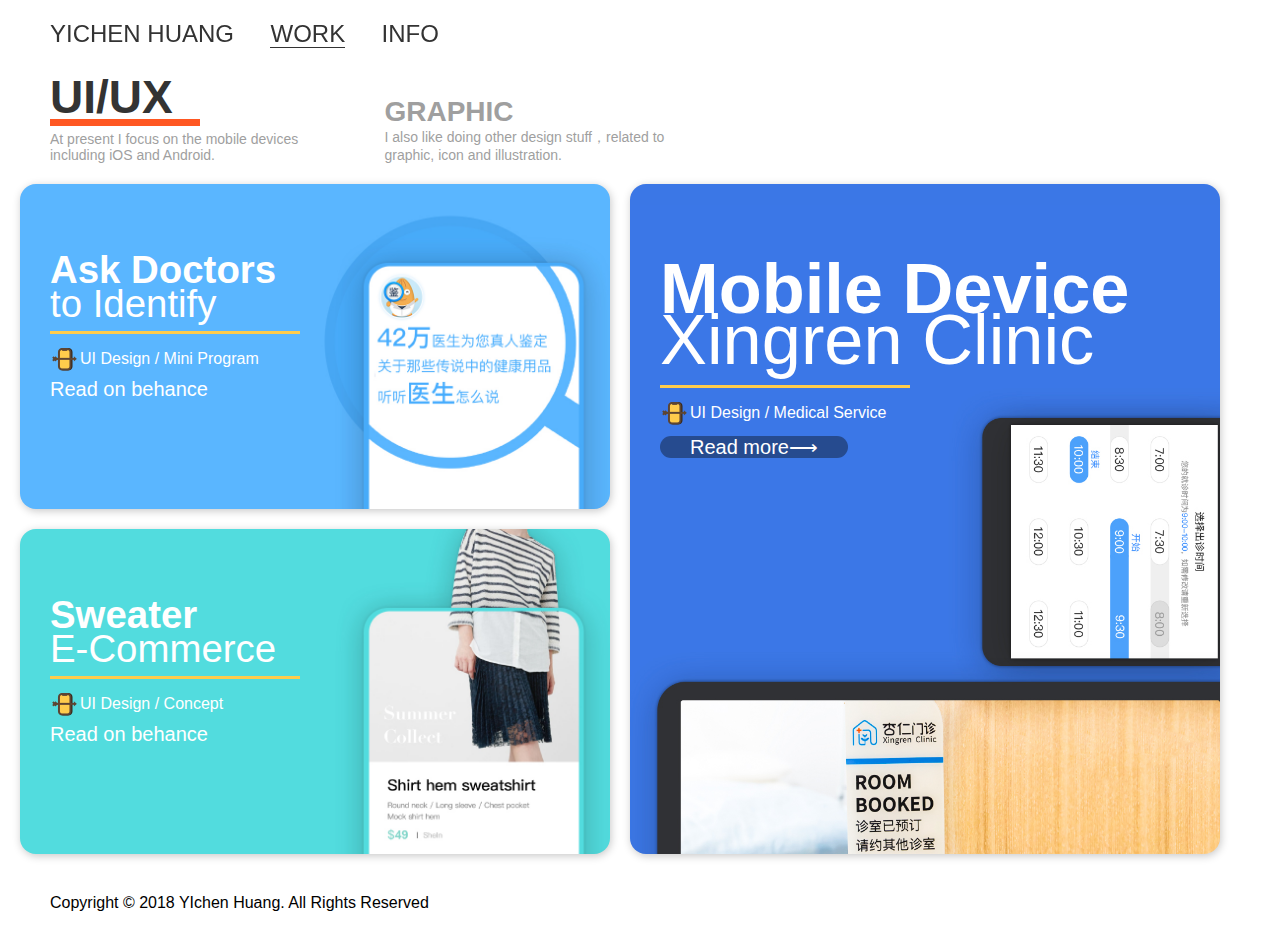
==== index.html @ 3ccab607 "1" ====
<!DOCTYPE html>
<html>
<head>
	<title>Yichen</title>
	<meta charset="utf-8"/>
	<link href="home.css" type="text/css" rel="stylesheet">
    <link href="nav.css" type="text/css" rel="stylesheet">
    </head>
<body>
<div class="nav">
	<ul>
	<li><a href="index.html">YICHEN HUANG</a></li>
	<li class="present"><a href="index.html">WORK</a></li>
	<li><a href="info.html">INFO</a></li>
	</ul>
</div>

<div class="main">
	<div class="nav2">
		<div class="chosen ui">
		<h1>UI/UX</h1>
		<div id="navline"></div>
		<p>At present I focus on the mobile devices including iOS and Android.</p>
		</div>
		<div class="unchosen fun">
		<h1><a href="graphic home.html">GRAPHIC</a></h1>
		<p>I also like doing other design stuff，related to graphic, icon and illustration.</p>
		</div>
	</div>

<div class="item1 item">
	<div class="text">
	 <h2 class="bold">Mobile Device</h2><h2 class="thin first">Xingren Clinic</h2>
		   <div id="borderb"></div><!-- 下划线 -->
		   <div class="tag">
		      <img src="img/mobile.png">
		      <p>UI Design / Medical Service</p>
		   </div>
		   <div class="button1">
		   <a href="firstproject.html">Read more⟶</a>
		   </div>
	</div>
</div>
	    
	    <div id="left">
<div class="item2 item">
	<div class="text">
	 <h2 class="bold">Ask Doctors</h2><h2 class="thin">to Identify</h2>
		   <div id="borderb"></div><!-- 下划线 -->
		   <div class="tag">
		      <img src="img/mobile.png">
		      <p>UI Design / Mini Program</p>
		   </div>
		   <div class="button2">
		   <a href="https://www.behance.net/gallery/49086063/SEEK-PHYSICIAN-IDENTIFICATION">Read on behance</a>
		   </div>
		</div>
</div>

<div class="item3 item">
	<div class="text">
	 <h2 class="bold">Sweater</h2><h2 class="thin">E-Commerce</h2>
		   <div id="borderb"></div><!-- 下划线 -->
		   <div class="tag">
		      <img src="img/mobile.png">
		      <p>UI Design / Concept</p>
		   </div>
		   <div class="button2">
		   <a href="https://www.behance.net/gallery/48692063/MMO-UI-Design">Read on behance</a>
		</div>
		</div>
</div>
</div>



</div>

</body>
<footer>Copyright © 2018 YIchen Huang. All Rights Reserved</footer>
</html>
---- home.css ----
*{margin:0;padding:0；}
body{
	max-width: 1240px;
	
}
footer{
	margin-left: 50px;
	margin-top: 40px;
	margin-bottom: 40px;
}
.a{color: #fff;}

.nav2{
	margin-top: 70px;
    margin-left: 50px;
    margin-bottom: 20px;
}
.ui{
	display: inline-block;
	width: 300px;
}
.fun{
	margin-left: 30px;
	width: 300px;
	display: inline-block;

}
.chosen h1{
	font-size: 46px;
	font-weight: bold;
	color: #333;
}
.nav2 a:hover
{ 
font-size: 46px;
	font-weight: bold;
	color: #333;
	text-decoration:none;
}
.unchosen a{
	font-size: 28px;
	font-weight: bold;
	color: #9f9f9f;
	text-decoration:none;
}
.nav2 p{
	font-size: 14px;
	color: #9f9f9f;
	width: 300px;
}
#navline{
	width: 150px;
	border-bottom: solid 7px #FF5722;
	margin-top: -5px;
	margin-bottom: 5px;

}
#navline2{
	width: 210px;
	border-bottom: solid 7px #FF5722;
	margin-top: -5px;
	margin-bottom: 5px;

}
.item 
.item a{
	font-size: 20px;
	padding-left: 0px;
	color:  #fff; 

}

.button1 a{

	position: relative;
	top: 3px;

}

.button1 a{
	font-size: 20px;
	padding: 0 30px 0 30px ;
	color:  #fff; 
	text-decoration: none;
	background-color: #264B8F;
	border-radius:36px;
}
.button1 a:hover{
	font-size: 20px;
	padding: 0 30px 0 30px ;
	color:  #3B77E6; 
	text-decoration: none;
	background-color: #fff;
	border-radius:36px;
}

.button2 a{
	font-size: 20px;
	padding-left: 0px;
	color:  #fff; 
	text-decoration: none;
}
.button2 a:hover{
	font-size: 20px;
	padding-left: 0px;
	color:  #333; 
	
}
.item1{
	width: 590px;
	height: 670px;
    background-image: url("img/1.jpg");
    background-repeat: no-repeat;
    background-position: 100% 100%;
    background-size: contain;
    background-color: #3B77E6;
    color: #fff;
    border-radius: 16px;
    position: absolute;
    left: 630px;
    box-shadow:1px 2px 9px #C8C8C8;
}
.text {
	padding-top: 4rem;
	margin-left: 30px;
}
.item1 h2{
	font-size: 4.4rem;
}
.item2 h2{
	font-size: 2.4rem
}
.item3 h2{
	font-size: 2.4rem
}
.bold{
	font-weight: bold;
}
.thin{
	font-weight: 100;
	margin-top: -10px;
}
.first{
	margin-top: -30px;
}
.tag{
	margin-bottom: 10px;

}
.tag img{
	width: 30px;
	display: inline;
	float: left;
}
.tag p{
	padding-top: 6px;
	font-size: 16px;
	color: #fff;
}
#bordera{
	border-bottom: solid 3px #FFCC4C;
	width: 250px;
	margin-bottom: 20px;
	margin-top: 10px;
}
#borderb{
	border-bottom: solid 3px #FFCC4C;
	width: 250px;
	margin-bottom: 10px;
	margin-top: 5px;
}
#left{
	
}
.item2{
	width: 590px;
	height: 325px;
    background-image: url("img/2.jpg");
    background-repeat: no-repeat;
    background-position: 100% 100%;
    background-size: contain;
    background-color: #5AB6FF;
    color: #fff;
    border-radius: 16px;
    margin-left: 20px;
    margin-bottom: 20px;
   box-shadow:1px 2px 9px #C8C8C8;
}
.item3{
	width: 590px;
	height: 325px;
    background-image: url("img/3.jpg");
    background-repeat: no-repeat;
    background-position: 100% 100%;
    background-size: contain;
    background-color: #52DCDE;
    color: #fff;
    border-radius: 16px;
    margin-left: 20px;
   box-shadow:1px 2px 9px #C8C8C8;
}
---- nav.css ----
*{
	font-family: Helvetica, Tahoma, Arial, STXihei, “华文细黑”, 
	“Microsoft YaHei”, “微软雅黑”, SimSun, “宋体”, Heiti, “黑体”, sans-serif;
}
.nav{
	position: fixed;
	z-index:99;
	padding-left: 50px;
	top: 10px;
}
ul
{
list-style-type:none;
margin:0;
padding:0;

margin-top: 10px;
}
li{display: inline;
   padding-right: 2rem;
   }
.nav a{font-size:24px;
	color: #333;
	text-decoration: none;
}
.nav a:hover{
	border-bottom: 1px solid #333;
}
.content{
	position: relative;
	top:60px;
}

.present a{
	border-bottom: 1px solid #333;
}
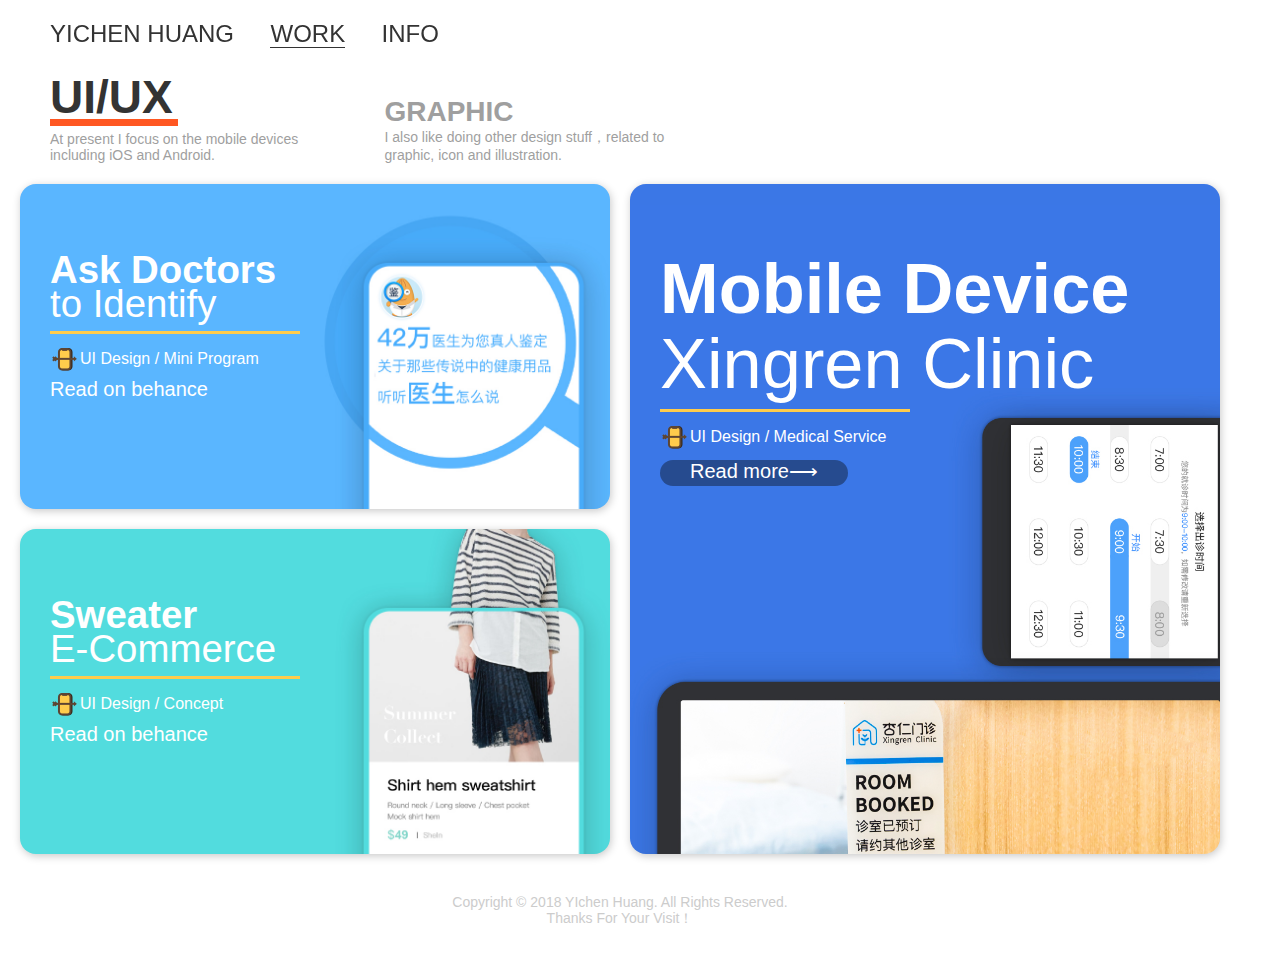
==== commit 544a4fc6: "update" ====
--- a/index.html
+++ b/index.html
@@ -23,7 +23,7 @@
 		<p>At present I focus on the mobile devices including iOS and Android.</p>
 		</div>
 		<div class="unchosen fun">
-		<h1><a href="graphic home.html">GRAPHIC</a></h1>
+		<h1><a href="graphic.html">GRAPHIC</a></h1>
 		<p>I also like doing other design stuff，related to graphic, icon and illustration.</p>
 		</div>
 	</div>
@@ -77,5 +77,7 @@
 </div>
 
 </body>
-<footer>Copyright © 2018 YIchen Huang. All Rights Reserved</footer>
+<footer>Copyright © 2018 YIchen Huang. All Rights Reserved.</br>
+Thanks For Your Visit！
+</footer>
 </html>--- a/home.css
+++ b/home.css
@@ -8,6 +8,8 @@
 	margin-left: 50px;
 	margin-top: 40px;
 	margin-bottom: 40px;
+	color: #999;
+	font-weight: 200;😋
 }
 .a{color: #fff;}
 
@@ -50,7 +52,7 @@
 	width: 300px;
 }
 #navline{
-	width: 150px;
+	width: 128px;
 	border-bottom: solid 7px #FF5722;
 	margin-top: -5px;
 	margin-bottom: 5px;
@@ -80,7 +82,7 @@
 
 .button1 a{
 	font-size: 20px;
-	padding: 0 30px 0 30px ;
+	padding: 0 30px 4px 30px ;
 	color:  #fff; 
 	text-decoration: none;
 	background-color: #264B8F;
@@ -88,7 +90,7 @@
 }
 .button1 a:hover{
 	font-size: 20px;
-	padding: 0 30px 0 30px ;
+	padding: 0 30px 4px 30px ;
 	color:  #3B77E6; 
 	text-decoration: none;
 	background-color: #fff;
@@ -142,7 +144,7 @@
 	margin-top: -10px;
 }
 .first{
-	margin-top: -30px;
+	margin-top: -6px;
 }
 .tag{
 	margin-bottom: 10px;
--- a/nav.css
+++ b/nav.css
@@ -33,4 +33,12 @@
 
 .present a{
 	border-bottom: 1px solid #333;
+}
+footer{
+	margin: 40px auto;
+	text-align: center;
+	font-size: 14px;
+	width: 500px;
+	color: #ccc;
+	font-weight: 200;😋
 }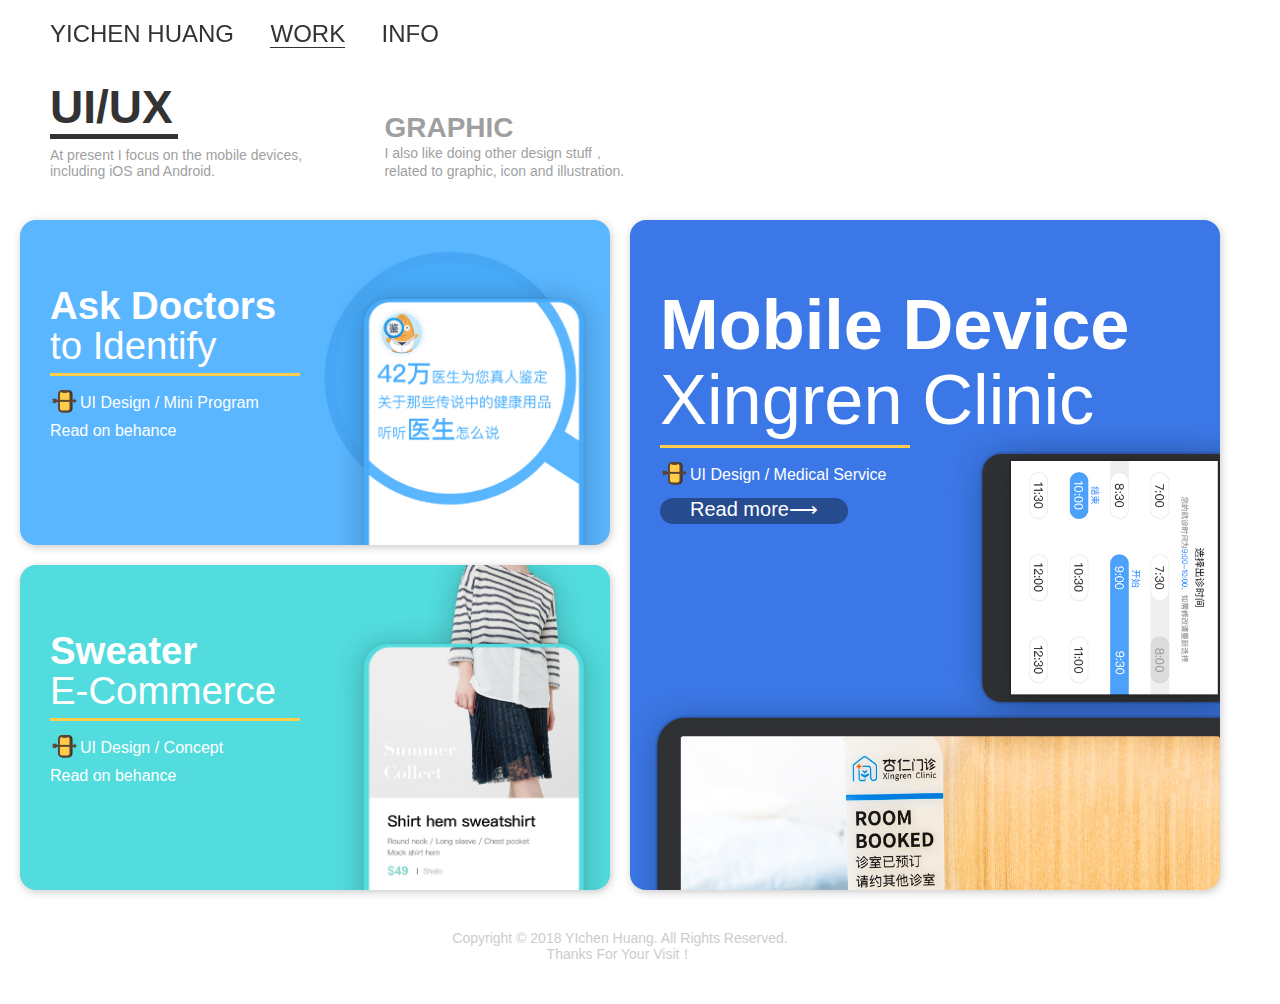
==== commit fb71fee2: "update" ====
--- a/index.html
+++ b/index.html
@@ -20,11 +20,11 @@
 		<div class="chosen ui">
 		<h1>UI/UX</h1>
 		<div id="navline"></div>
-		<p>At present I focus on the mobile devices including iOS and Android.</p>
+		<p>At present I focus on the mobile devices, including iOS and Android.</p>
 		</div>
 		<div class="unchosen fun">
 		<h1><a href="graphic.html">GRAPHIC</a></h1>
-		<p>I also like doing other design stuff，related to graphic, icon and illustration.</p>
+		<p>I also like doing other design stuff，</br>related to graphic, icon and illustration.</p>
 		</div>
 	</div>
 
--- a/home.css
+++ b/home.css
@@ -14,9 +14,9 @@
 .a{color: #fff;}
 
 .nav2{
-	margin-top: 70px;
+	margin-top: 80px;
     margin-left: 50px;
-    margin-bottom: 20px;
+    margin-bottom: 40px;
 }
 .ui{
 	display: inline-block;
@@ -50,19 +50,20 @@
 	font-size: 14px;
 	color: #9f9f9f;
 	width: 300px;
+	font-weight: 200;
 }
 #navline{
 	width: 128px;
-	border-bottom: solid 7px #FF5722;
-	margin-top: -5px;
-	margin-bottom: 5px;
+	border-bottom: solid 5px #333;
+	
+	margin-bottom: 8px;
 
 }
 #navline2{
 	width: 210px;
-	border-bottom: solid 7px #FF5722;
-	margin-top: -5px;
-	margin-bottom: 5px;
+	border-bottom: solid 5px #333;
+	
+	margin-bottom: 8px;
 
 }
 .item 
@@ -98,16 +99,17 @@
 }
 
 .button2 a{
-	font-size: 20px;
+	font-size: 16px;
 	padding-left: 0px;
 	color:  #fff; 
 	text-decoration: none;
+	font-weight: 200;
 }
 .button2 a:hover{
-	font-size: 20px;
+	font-size: 16px;
 	padding-left: 0px;
 	color:  #333; 
-	
+	font-weight: 200;
 }
 .item1{
 	width: 590px;
@@ -141,7 +143,7 @@
 }
 .thin{
 	font-weight: 100;
-	margin-top: -10px;
+	margin-top: -4px;
 }
 .first{
 	margin-top: -6px;
@@ -156,9 +158,10 @@
 	float: left;
 }
 .tag p{
-	padding-top: 6px;
+	padding-top: 8px;
 	font-size: 16px;
 	color: #fff;
+	font-weight: 100;
 }
 #bordera{
 	border-bottom: solid 3px #FFCC4C;
--- a/nav.css
+++ b/nav.css
@@ -22,6 +22,7 @@
 .nav a{font-size:24px;
 	color: #333;
 	text-decoration: none;
+	font-weight: 100;
 }
 .nav a:hover{
 	border-bottom: 1px solid #333;
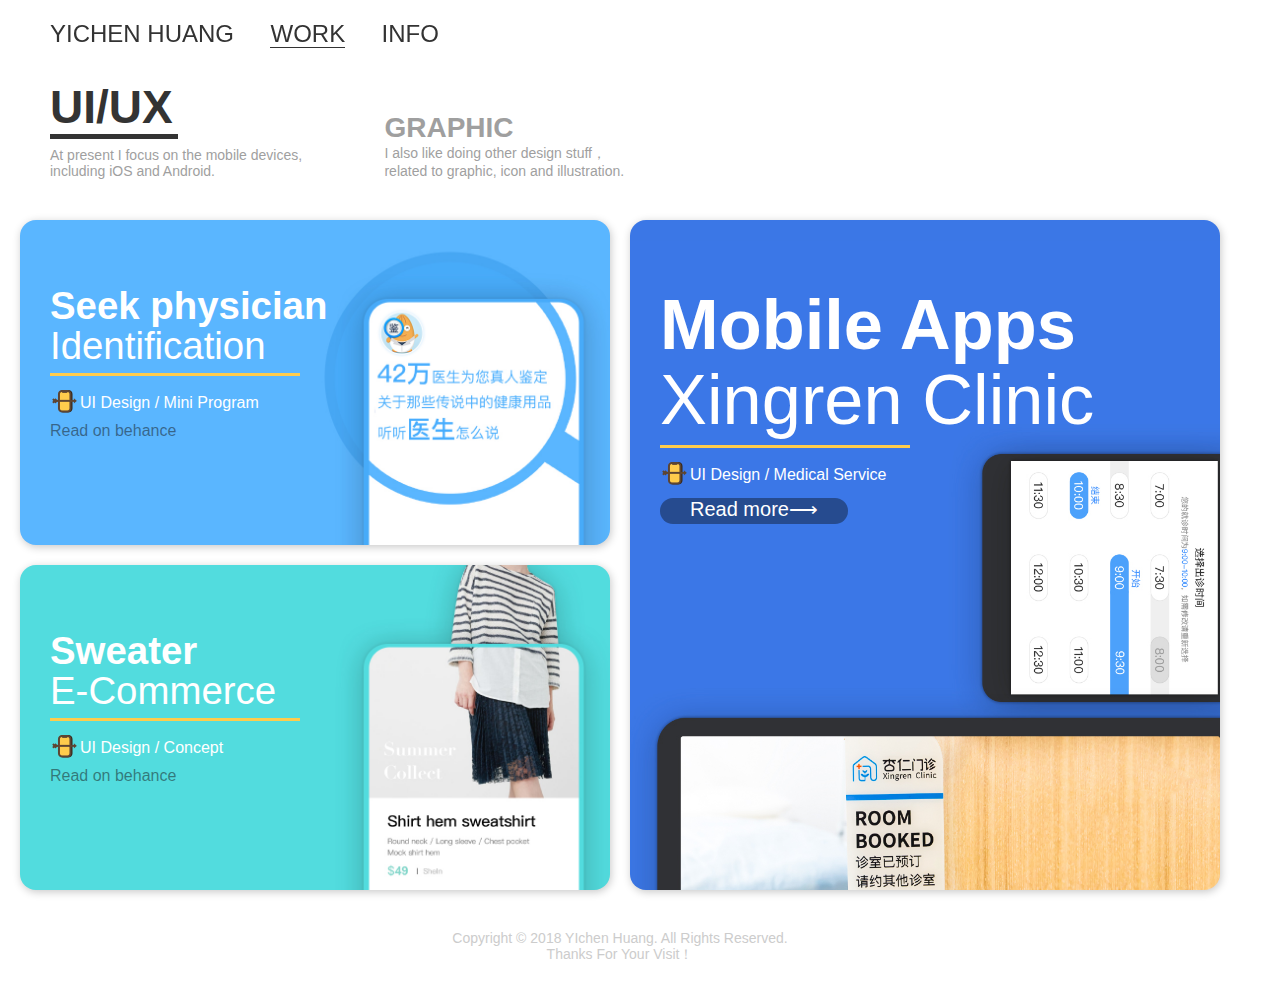
==== commit 17877211: "update" ====
--- a/index.html
+++ b/index.html
@@ -30,7 +30,7 @@
 
 <div class="item1 item">
 	<div class="text">
-	 <h2 class="bold">Mobile Device</h2><h2 class="thin first">Xingren Clinic</h2>
+	 <h2 class="bold">Mobile Apps</h2><h2 class="thin first">Xingren Clinic</h2>
 		   <div id="borderb"></div><!-- 下划线 -->
 		   <div class="tag">
 		      <img src="img/mobile.png">
@@ -45,7 +45,7 @@
 	    <div id="left">
 <div class="item2 item">
 	<div class="text">
-	 <h2 class="bold">Ask Doctors</h2><h2 class="thin">to Identify</h2>
+	 <h2 class="bold">Seek physician</h2><h2 class="thin">Identification</h2>
 		   <div id="borderb"></div><!-- 下划线 -->
 		   <div class="tag">
 		      <img src="img/mobile.png">
--- a/home.css
+++ b/home.css
@@ -101,15 +101,18 @@
 .button2 a{
 	font-size: 16px;
 	padding-left: 0px;
-	color:  #fff; 
+	color:  rgba(20,20,20,0.5); 
 	text-decoration: none;
 	font-weight: 200;
+
 }
 .button2 a:hover{
 	font-size: 16px;
 	padding-left: 0px;
-	color:  #333; 
+	color: rgba(20,20,20,0.5);
 	font-weight: 200;
+	border-bottom: 1px solid rgba(20,20,20,0.5);
+
 }
 .item1{
 	width: 590px;
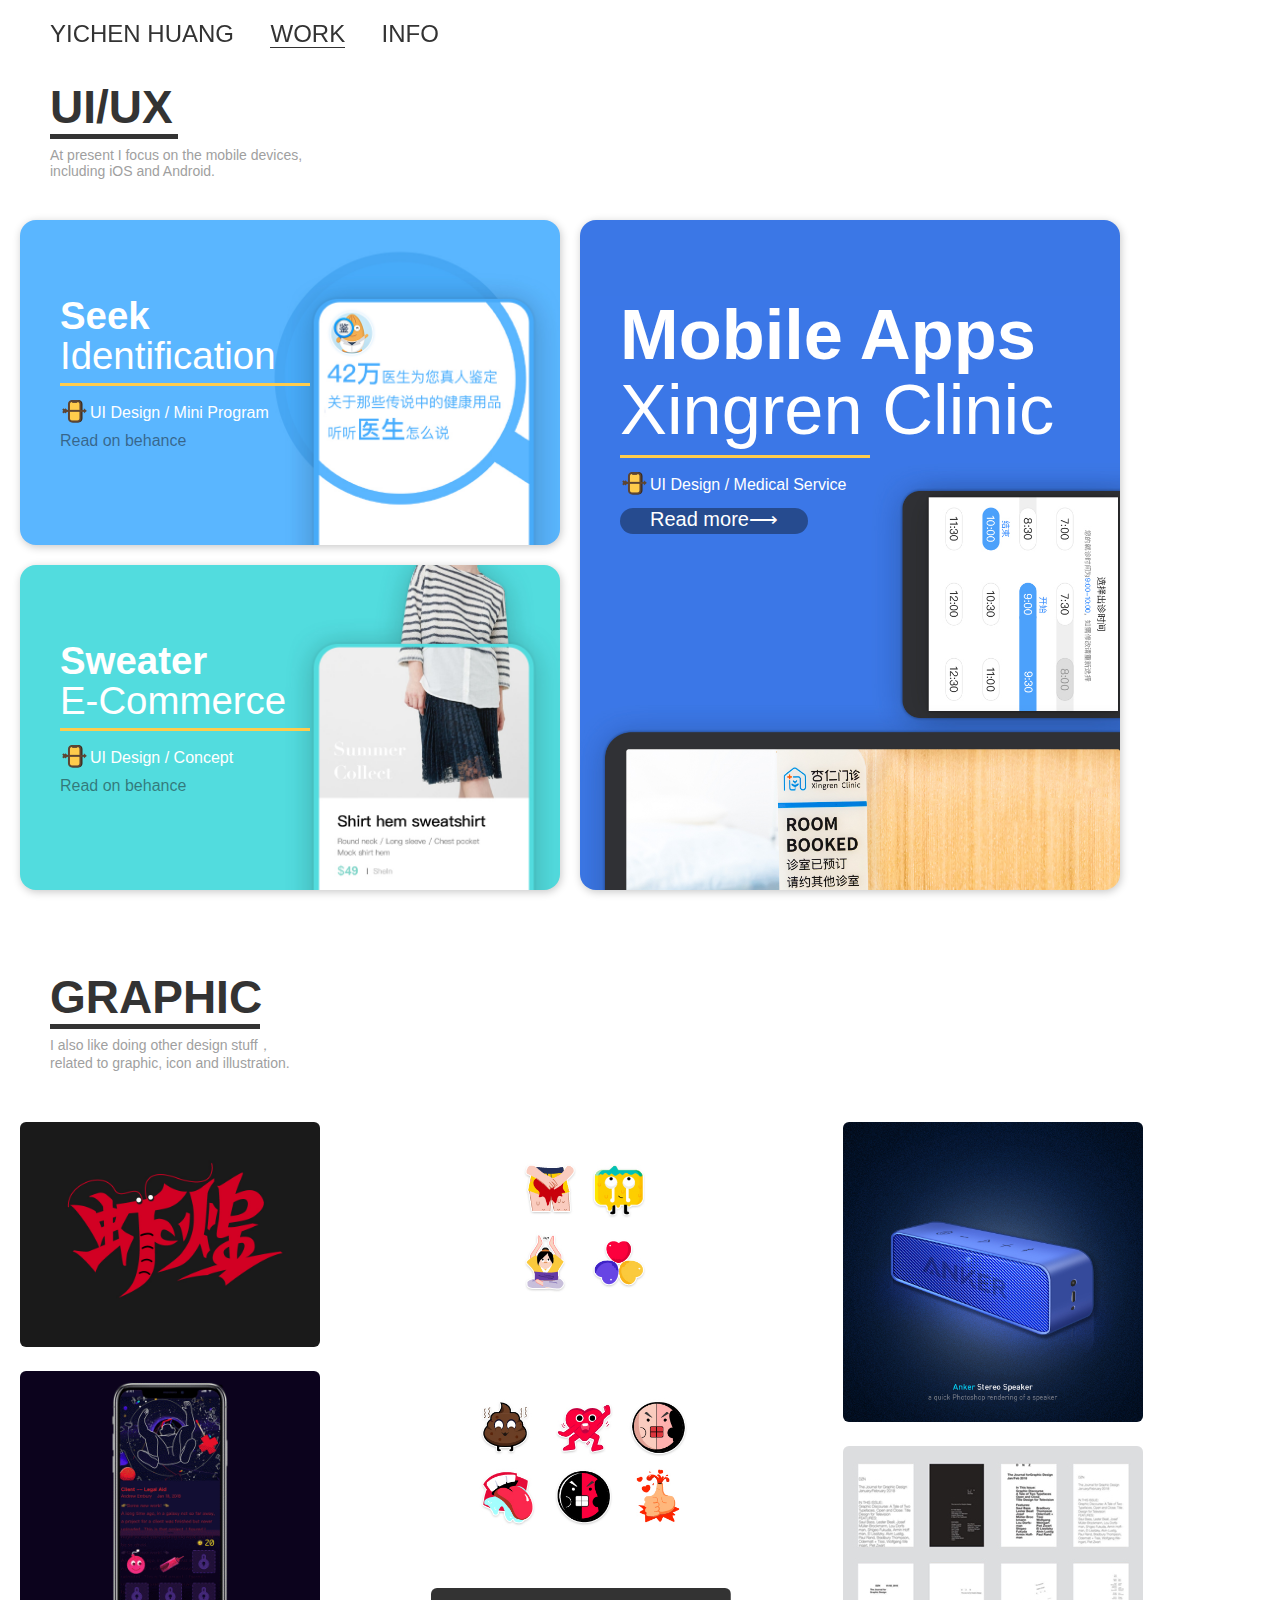
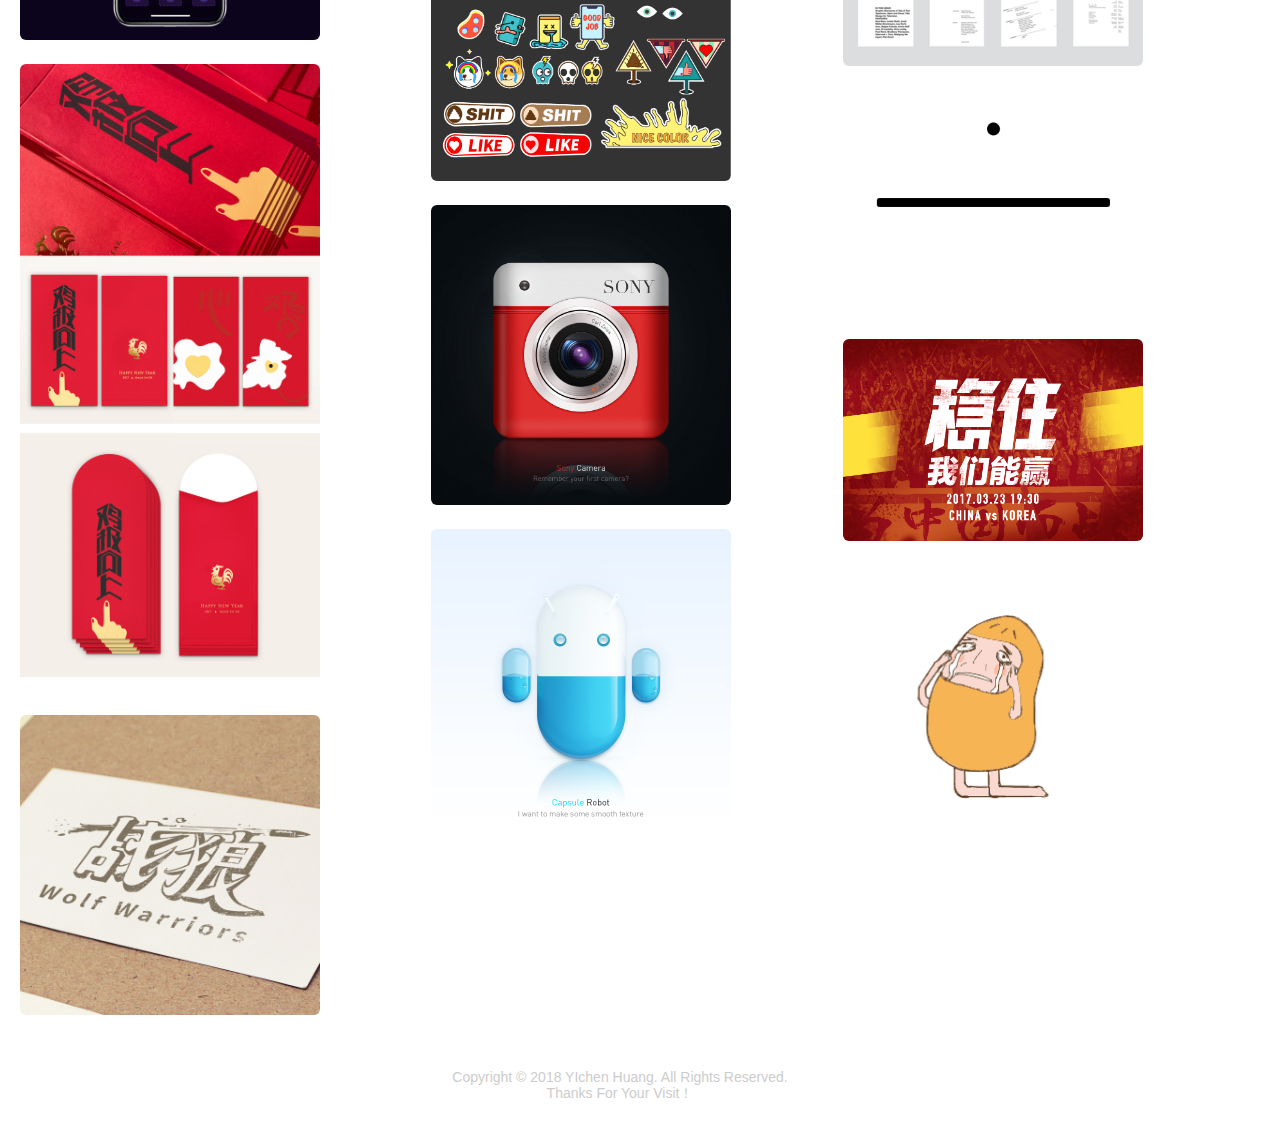
==== commit 4338fb9a: "update" ====
--- a/index.html
+++ b/index.html
@@ -5,6 +5,31 @@
 	<meta charset="utf-8"/>
 	<link href="home.css" type="text/css" rel="stylesheet">
     <link href="nav.css" type="text/css" rel="stylesheet">
+    <script>
+var _hmt = _hmt || [];
+(function() {
+  var hm = document.createElement("script");
+  hm.src = "https://hm.baidu.com/hm.js?145ce98879f9c7de2653a7e379926a67";
+  var s = document.getElementsByTagName("script")[0]; 
+  s.parentNode.insertBefore(hm, s);
+})();
+</script>
+ <style type="text/css">
+    .masonry{
+    	margin-top: 30px;
+    	margin-left: 40px;
+    	column-count: 3;
+    	column-gap:4px;
+    }
+    .item { break-inside: avoid; box-sizing: border-box; padding: 10px; }
+    .item img{
+    	border-radius: 6px;
+    }
+    </style>
+    <!-- lightbox -->
+    <script src="lightbox-plus-jquery.js"></script>
+    <link href="lightbox.css" rel="stylesheet">
+   
     </head>
 <body>
 <div class="nav">
@@ -22,10 +47,7 @@
 		<div id="navline"></div>
 		<p>At present I focus on the mobile devices, including iOS and Android.</p>
 		</div>
-		<div class="unchosen fun">
-		<h1><a href="graphic.html">GRAPHIC</a></h1>
-		<p>I also like doing other design stuff，</br>related to graphic, icon and illustration.</p>
-		</div>
+	
 	</div>
 
 <div class="item1 item">
@@ -37,7 +59,7 @@
 		      <p>UI Design / Medical Service</p>
 		   </div>
 		   <div class="button1">
-		   <a href="firstproject.html">Read more⟶</a>
+		   <a href="xingren.html">Read more⟶</a>
 		   </div>
 	</div>
 </div>
@@ -45,7 +67,7 @@
 	    <div id="left">
 <div class="item2 item">
 	<div class="text">
-	 <h2 class="bold">Seek physician</h2><h2 class="thin">Identification</h2>
+	 <h2 class="bold">Seek</h2><h2 class="thin">Identification</h2>
 		   <div id="borderb"></div><!-- 下划线 -->
 		   <div class="tag">
 		      <img src="img/mobile.png">
@@ -70,10 +92,141 @@
 		</div>
 		</div>
 </div>
-</div>
-
-
-
+
+
+
+
+</div>
+<div class="main">
+	<div class="nav2">
+		<div class="chosen ui">
+		<h1>GRAPHIC</h1>
+		<div id="navline2"></div>
+		<p>I also like doing other design stuff，</br>related to graphic, icon and illustration.</p>
+		</div>
+		
+	</div>
+<!-- 图片 -->
+<div id="imgflow">
+<div class="masonry">
+	<div class="item">
+	  <div class="item_content">
+	  	<a class="example-image-link" href="img/fun/lettering6.jpg" data-lightbox="roadtrip" data-title="lettering">
+	  	<img class="example-image" src="img/fun/lettering6.jpg" alt=""  width="300px" />
+	  </a>
+	  </div>
+    </div>
+	
+<div class="item">
+	  <div class="item_content">
+	  	<a class="example-image-link" href="img/fun/boom.gif" data-lightbox="roadtrip" data-title="concept">
+	  	<img class="example-image" src="img/fun/boom.gif" alt=""  width="300px" />
+	  </a>
+	  </div>
+    </div>
+
+	<div class="item">
+	  <div class="item_content">
+	  	<a class="example-image-link" href="img/fun/jj.jpg" data-lightbox="roadtrip" data-title="red envelopes">
+	  	<img class="example-image" src="img/fun/jj.jpg" alt=""  width="300px" />
+	  </a>
+	  </div>
+    </div>
+
+<div class="item">
+	  <div class="item_content">
+	  	<a class="example-image-link" href="img/fun/lettering1.jpg" data-lightbox="roadtrip" data-title="wolf warriors">
+	  	<img class="example-image" src="img/fun/lettering1.jpg" alt=""  width="300px" />
+	  </a>
+	  </div>
+    </div>
+
+
+
+
+
+<div class="item">
+	  <div class="item_content">
+	  	<a class="example-image-link" href="img/fun/moji1.jpg" data-lightbox="roadtrip" data-title="">
+	  	<img class="example-image" src="img/fun/moji1.jpg" alt=""  width="300px" />
+	  </a>
+	  </div>
+    </div>
+
+<div class="item">
+	  <div class="item_content">
+	  	<a class="example-image-link" href="img/fun/moji2.jpg" data-lightbox="roadtrip" data-title="">
+	  	<img class="example-image" src="img/fun/moji2.jpg" alt=""  width="300px" />
+	  </a>
+	  </div>
+    </div>
+
+<div class="item">
+	  <div class="item_content">
+	  	<a class="example-image-link" href="img/fun/sticker.jpg" data-lightbox="roadtrip" data-title="">
+	  	<img class="example-image" src="img/fun/sticker.jpg" alt=""  width="300px" />
+	  </a>
+	  </div>
+    </div>
+
+
+
+<div class="item">
+	  <div class="item_content">
+	  	<a class="example-image-link" href="img/fun/reallistic camera.jpg" data-lightbox="roadtrip" data-title="reallistic camera">
+	  	<img class="example-image" src="img/fun/reallistic camera.jpg" alt=""  width="300px" />
+	  </a>
+	  </div>
+    </div>
+    
+<div class="item">
+	  <div class="item_content">
+	  	<a class="example-image-link" href="img/fun/reallistic capsule.jpg" data-lightbox="roadtrip" data-title="reallistic capsule">
+	  	<img class="example-image" src="img/fun/reallistic capsule.jpg" alt=""  width="300px" />
+	  </a>
+	  </div>
+    </div>
+
+<div class="item">
+	  <div class="item_content">
+	  	<a class="example-image-link" href="img/fun/reallistic01.jpg" data-lightbox="roadtrip" data-title="">
+	  	<img class="example-image" src="img/fun/reallistic01.jpg" alt=""  width="300px" />
+	  </a>
+	  </div>
+    </div>
+
+<div class="item">
+	  <div class="item_content">
+	  	<a class="example-image-link" href="img/fun/one weight.jpg" data-lightbox="roadtrip" data-title="Typography. Using one weight,one pt. size,black and white only.">
+	  	<img class="example-image" src="img/fun/typography.jpg" alt=""  width="300px" />
+	  </a>
+	  </div>
+    </div>
+
+<div class="item">
+	  <div class="item_content">
+	  	<a class="example-image-link" href="img/fun/0827.gif" data-lightbox="roadtrip" data-title="">
+	  	<img class="example-image" src="img/fun/0827.gif" alt=""  width="300px" />
+	  </a>
+	  </div>
+    </div>
+
+<div class="item">
+	  <div class="item_content">
+	  	<a class="example-image-link" href="img/fun/lettering2.jpg" data-lightbox="roadtrip" data-title="">
+	  	<img class="example-image" src="img/fun/lettering2.jpg" alt=""  width="300px" />
+	  </a>
+	  </div>
+    </div>
+
+<div class="item">
+	  <div class="item_content">
+	  	<a class="example-image-link" href="img/fun/motion1.gif" data-lightbox="roadtrip" data-title="">
+	  	<img class="example-image" src="img/fun/motion1.gif" alt=""  width="300px" />
+	  </a>
+	  </div>
+    </div>
+</div>
 </div>
 
 </body>
--- a/home.css
+++ b/home.css
@@ -115,7 +115,7 @@
 
 }
 .item1{
-	width: 590px;
+	width: 540px;
 	height: 670px;
     background-image: url("img/1.jpg");
     background-repeat: no-repeat;
@@ -125,7 +125,7 @@
     color: #fff;
     border-radius: 16px;
     position: absolute;
-    left: 630px;
+    left: 580px;
     box-shadow:1px 2px 9px #C8C8C8;
 }
 .text {
@@ -182,7 +182,7 @@
 	
 }
 .item2{
-	width: 590px;
+	width: 540px;
 	height: 325px;
     background-image: url("img/2.jpg");
     background-repeat: no-repeat;
@@ -196,7 +196,7 @@
    box-shadow:1px 2px 9px #C8C8C8;
 }
 .item3{
-	width: 590px;
+	width: 540px;
 	height: 325px;
     background-image: url("img/3.jpg");
     background-repeat: no-repeat;
@@ -208,3 +208,6 @@
     margin-left: 20px;
    box-shadow:1px 2px 9px #C8C8C8;
 }
+#imgflow{margin-left: -30px;
+
+}